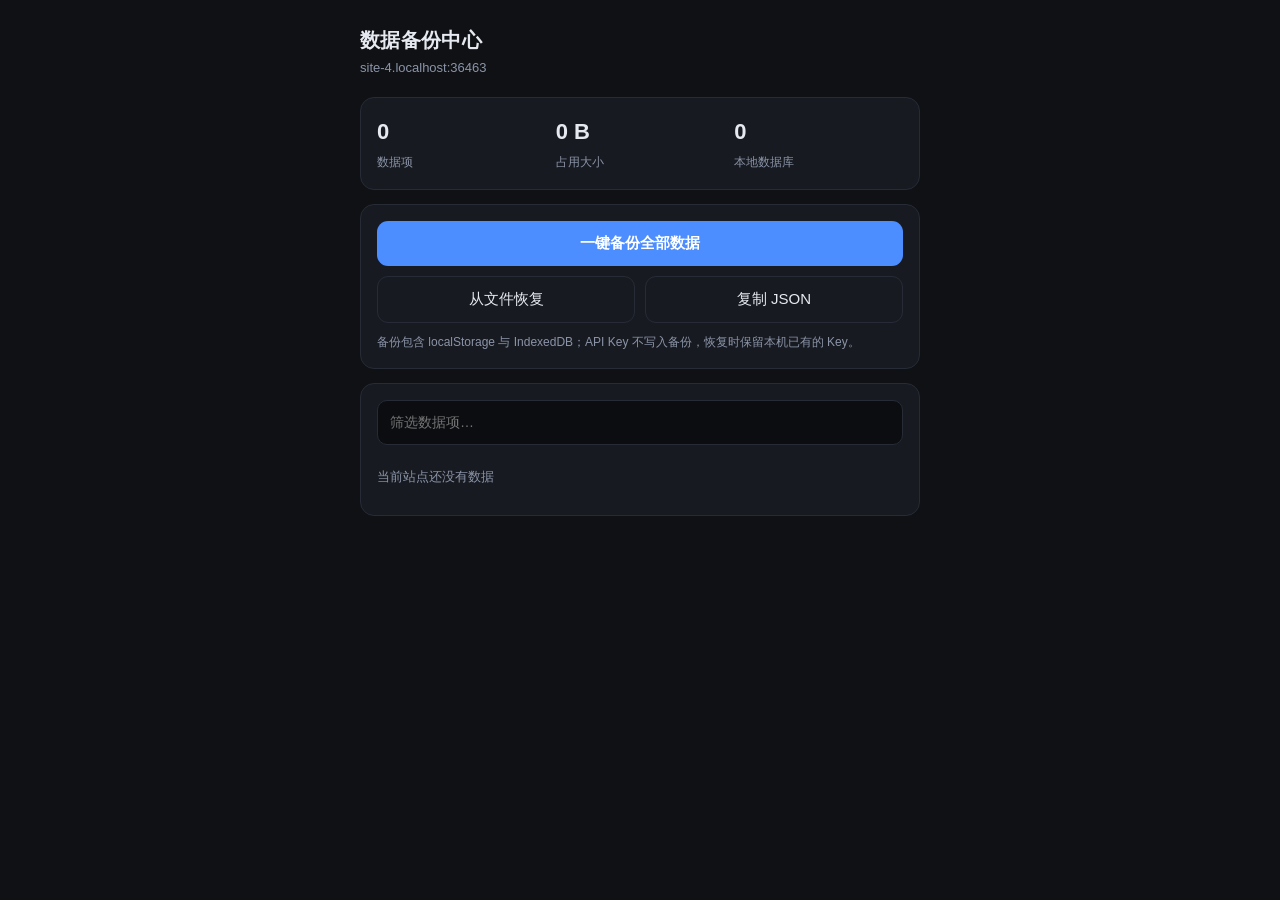
==== backup.html @ 22ee2301 "Add files via upload" ====
<!DOCTYPE html>
<html lang="zh-CN">
<head>
<meta charset="UTF-8">
<meta name="viewport" content="width=device-width, initial-scale=1, viewport-fit=cover">
<title>数据备份中心</title>
<link rel="icon" type="image/png" href="backup-icon.png">
<link rel="apple-touch-icon" href="backup-icon-180.png">
<meta name="apple-mobile-web-app-title" content="备份">
<meta name="theme-color" content="#0d1117">
<style>
  :root {
    --bg: #0f1115;
    --card: #171a21;
    --line: #262b36;
    --text: #e6e9ef;
    --muted: #8b94a7;
    --accent: #4c8dff;
  }
  * { box-sizing: border-box; -webkit-tap-highlight-color: transparent; }
  body {
    margin: 0;
    padding: 20px 16px calc(32px + env(safe-area-inset-bottom));
    background: var(--bg);
    color: var(--text);
    font: 15px/1.6 -apple-system, BlinkMacSystemFont, "SF Pro SC", "PingFang SC", "Microsoft YaHei", sans-serif;
  }
  .wrap { max-width: 560px; margin: 0 auto; }
  h1 { font-size: 20px; margin: 4px 0 2px; letter-spacing: .3px; }
  .sub { color: var(--muted); font-size: 13px; margin-bottom: 18px; }
  .card {
    background: var(--card);
    border: 1px solid var(--line);
    border-radius: 14px;
    padding: 16px;
    margin-bottom: 14px;
  }
  .stats { display: flex; gap: 10px; }
  .stat { flex: 1; min-width: 0; }
  .stat b { display: block; font-size: 22px; font-variant-numeric: tabular-nums; }
  .stat span { color: var(--muted); font-size: 12px; }
  button {
    width: 100%;
    border: 0;
    border-radius: 11px;
    padding: 13px;
    font-size: 15px;
    font-weight: 600;
    font-family: inherit;
    color: #fff;
    background: var(--accent);
    cursor: pointer;
  }
  button:active { opacity: .82; }
  button:disabled { opacity: .5; }
  button.ghost {
    background: transparent;
    border: 1px solid var(--line);
    color: var(--text);
    font-weight: 500;
  }
  .row { display: flex; gap: 10px; margin-top: 10px; }
  .row > * { flex: 1; }
  .hint { color: var(--muted); font-size: 12px; margin: 10px 0 0; }
  input[type="search"] {
    width: 100%;
    padding: 10px 12px;
    border-radius: 10px;
    border: 1px solid var(--line);
    background: #0b0d11;
    color: var(--text);
    font: inherit;
    font-size: 14px;
    margin-bottom: 10px;
  }
  input[type="search"]:focus { outline: none; border-color: var(--accent); }
  ul { list-style: none; margin: 0; padding: 0; }
  li {
    border-top: 1px solid var(--line);
    padding: 11px 0;
    display: flex;
    gap: 12px;
    align-items: baseline;
  }
  li:first-child { border-top: 0; }
  .k {
    font-family: ui-monospace, SFMono-Regular, Menlo, monospace;
    font-size: 13px;
    color: var(--accent);
    word-break: break-all;
    flex: 1;
  }
  .v {
    color: var(--muted);
    font-size: 12px;
    white-space: nowrap;
    font-variant-numeric: tabular-nums;
  }
  .toast {
    position: fixed;
    left: 50%;
    bottom: calc(24px + env(safe-area-inset-bottom));
    transform: translate(-50%, 20px);
    background: #2b3242;
    border: 1px solid var(--line);
    color: var(--text);
    padding: 10px 16px;
    border-radius: 10px;
    font-size: 13px;
    opacity: 0;
    pointer-events: none;
    transition: .22s ease;
    max-width: calc(100% - 32px);
    text-align: center;
  }
  .toast.show { opacity: 1; transform: translate(-50%, 0); }
  .empty { color: var(--muted); font-size: 13px; text-align: center; padding: 12px 0; }
</style>
</head>
<body>
<div class="wrap">
  <h1>数据备份中心</h1>
  <div class="sub" id="origin"></div>

  <div class="card">
    <div class="stats">
      <div class="stat"><b id="count">0</b><span>数据项</span></div>
      <div class="stat"><b id="size">0 B</b><span>占用大小</span></div>
      <div class="stat"><b id="idbCount">–</b><span>本地数据库</span></div>
    </div>
  </div>

  <div class="card">
    <button id="btnBackup">一键备份全部数据</button>
    <div class="row">
      <button class="ghost" id="btnRestore">从文件恢复</button>
      <button class="ghost" id="btnCopy">复制 JSON</button>
    </div>
    <input type="file" id="file" accept="application/json,.json" hidden>
    <p class="hint">备份包含 localStorage 与 IndexedDB；API Key 不写入备份，恢复时保留本机已有的 Key。</p>
  </div>

  <div class="card">
    <input type="search" id="filter" placeholder="筛选数据项…">
    <ul id="list"></ul>
  </div>
</div>

<div class="toast" id="toast"></div>

<script>
(function () {
  var INTERNAL = ['__autoBackupAt', '__lastBackupAt'];
  var IDB_FALLBACK = ['yebian-db'];

  // 备份时剔除的敏感字段：键名 → 字段名
  var REDACT = { 'yebian.settings.v1': ['apiKey'] };
  var REDACTED = ['yebian.settings.v1.apiKey'];

  function redactValue(key, raw) {
    var fields = REDACT[key];
    if (!fields || typeof raw !== 'string') return raw;
    try {
      var obj = JSON.parse(raw);
      fields.forEach(function (f) { delete obj[f]; });
      return JSON.stringify(obj);
    } catch (e) {
      return raw;
    }
  }

  // 恢复时保留本机已有的敏感字段，避免把 API Key 清空
  function mergeSecret(key, incoming) {
    var fields = REDACT[key];
    if (!fields) return incoming;
    var current = localStorage.getItem(key);
    if (!current) return incoming;
    try {
      var oldObj = JSON.parse(current);
      var newObj = JSON.parse(incoming);
      fields.forEach(function (f) {
        if (oldObj[f] !== undefined && oldObj[f] !== '') newObj[f] = oldObj[f];
      });
      return JSON.stringify(newObj);
    } catch (e) {
      return incoming;
    }
  }
  var $ = function (id) { return document.getElementById(id); };
  var toastTimer = null;

  function toast(msg) {
    var el = $('toast');
    el.textContent = msg;
    el.classList.add('show');
    clearTimeout(toastTimer);
    toastTimer = setTimeout(function () { el.classList.remove('show'); }, 2600);
  }

  /* ---------------- localStorage ---------------- */

  function snapshot() {
    var data = {};
    for (var i = 0; i < localStorage.length; i++) {
      var k = localStorage.key(i);
      if (INTERNAL.indexOf(k) !== -1) continue;
      data[k] = redactValue(k, localStorage.getItem(k));
    }
    return data;
  }

  function byteSize(str) {
    return new Blob([str]).size;
  }

  function fmt(bytes) {
    if (bytes < 1024) return bytes + ' B';
    if (bytes < 1024 * 1024) return (bytes / 1024).toFixed(1) + ' KB';
    return (bytes / 1024 / 1024).toFixed(2) + ' MB';
  }

  function stamp() {
    var d = new Date();
    var p = function (n) { return String(n).padStart(2, '0'); };
    return d.getFullYear() + '-' + p(d.getMonth() + 1) + '-' + p(d.getDate()) +
      '-' + p(d.getHours()) + p(d.getMinutes());
  }

  function download(text, filename) {
    var blob = new Blob([text], { type: 'application/json' });
    var url = URL.createObjectURL(blob);
    var a = document.createElement('a');
    a.href = url;
    a.download = filename;
    document.body.appendChild(a);
    a.click();
    setTimeout(function () {
      URL.revokeObjectURL(url);
      a.remove();
    }, 2000);
  }

  /* ---------------- IndexedDB ---------------- */

  function openDb(name, createMeta) {
    return new Promise(function (resolve, reject) {
      var req = indexedDB.open(name);
      req.onupgradeneeded = function () {
        var db = req.result;
        if (!createMeta) return;
        Object.keys(createMeta.stores || {}).forEach(function (s) {
          if (db.objectStoreNames.contains(s)) return;
          var m = createMeta.stores[s];
          var opts = { autoIncrement: !!m.autoIncrement };
          if (m.keyPath) opts.keyPath = m.keyPath;
          db.createObjectStore(s, opts);
        });
      };
      req.onsuccess = function () { resolve(req.result); };
      req.onerror = function () { reject(req.error); };
      req.onblocked = function () { reject(new Error('数据库被其他标签页占用')); };
    });
  }

  function readStore(db, storeName) {
    return new Promise(function (resolve, reject) {
      var t = db.transaction(storeName, 'readonly');
      var os = t.objectStore(storeName);
      var meta = {
        keyPath: os.keyPath,
        autoIncrement: os.autoIncrement,
        records: []
      };
      var req = os.openCursor();
      req.onsuccess = function () {
        var c = req.result;
        if (c) {
          meta.records.push({ k: c.primaryKey, v: c.value });
          c.continue();
        } else {
          resolve(meta);
        }
      };
      req.onerror = function () { reject(req.error); };
    });
  }

  function listDbNames() {
    if (indexedDB.databases) {
      return indexedDB.databases().then(function (list) {
        return (list || []).map(function (d) { return d.name; }).filter(Boolean);
      }).catch(function () { return IDB_FALLBACK; });
    }
    return Promise.resolve(IDB_FALLBACK);
  }

  function dumpIndexedDB() {
    if (!window.indexedDB) return Promise.resolve({});
    return listDbNames().then(function (names) {
      var out = {};
      return names.reduce(function (chain, name) {
        return chain.then(function () {
          return openDb(name).then(function (db) {
            var storeNames = Array.prototype.slice.call(db.objectStoreNames);
            var stores = {};
            return storeNames.reduce(function (inner, s) {
              return inner.then(function () {
                return readStore(db, s).then(function (m) { stores[s] = m; });
              });
            }, Promise.resolve()).then(function () {
              out[name] = { version: db.version, stores: stores };
              db.close();
            });
          }).catch(function () { /* 单个库失败不影响其他库 */ });
        });
      }, Promise.resolve()).then(function () { return out; });
    });
  }

  function writeStore(db, storeName, meta) {
    return new Promise(function (resolve, reject) {
      var t = db.transaction(storeName, 'readwrite');
      var os = t.objectStore(storeName);
      os.clear();
      (meta.records || []).forEach(function (r) {
        if (os.keyPath) os.put(r.v);
        else os.put(r.v, r.k);
      });
      t.oncomplete = function () { resolve(); };
      t.onerror = function () { reject(t.error); };
      t.onabort = function () { reject(t.error); };
    });
  }

  function openForRestore(name, meta) {
    return openDb(name).then(function (db) {
      var missing = Object.keys(meta.stores || {}).filter(function (s) {
        return !db.objectStoreNames.contains(s);
      });
      if (!missing.length) return db;

      var nextVersion = db.version + 1;
      db.close();
      return new Promise(function (resolve, reject) {
        var req = indexedDB.open(name, nextVersion);
        req.onupgradeneeded = function () {
          var d = req.result;
          missing.forEach(function (s) {
            var m = meta.stores[s];
            var opts = { autoIncrement: !!m.autoIncrement };
            if (m.keyPath) opts.keyPath = m.keyPath;
            d.createObjectStore(s, opts);
          });
        };
        req.onsuccess = function () { resolve(req.result); };
        req.onerror = function () { reject(req.error); };
        req.onblocked = function () { reject(new Error('数据库被其他标签页占用')); };
      });
    });
  }

  function restoreIndexedDB(snapshot) {
    var names = Object.keys(snapshot || {});
    return names.reduce(function (chain, name) {
      return chain.then(function () {
        var meta = snapshot[name];
        return openForRestore(name, meta).then(function (db) {
          var stores = Object.keys(meta.stores || {});
          return stores.reduce(function (inner, s) {
            return inner.then(function () { return writeStore(db, s, meta.stores[s]); });
          }, Promise.resolve()).then(function () { db.close(); });
        });
      });
    }, Promise.resolve());
  }

  /* ---------------- 导出与恢复 ---------------- */

  function buildPayload(idb) {
    var data = snapshot();
    return {
      exportedAt: new Date().toISOString(),
      origin: location.origin,
      count: Object.keys(data).length,
      data: data,
      indexedDB: idb || {},
      redacted: REDACTED
    };
  }

  function render() {
    var data = snapshot();
    var keys = Object.keys(data);
    var total = 0;
    var kw = $('filter').value.trim().toLowerCase();
    var list = $('list');
    list.innerHTML = '';

    var shown = 0;
    keys.sort().forEach(function (k) {
      var v = data[k] || '';
      total += byteSize(k) + byteSize(v);
      if (kw && k.toLowerCase().indexOf(kw) === -1) return;
      shown++;
      var li = document.createElement('li');
      var name = document.createElement('span');
      name.className = 'k';
      name.textContent = k;
      var meta = document.createElement('span');
      meta.className = 'v';
      meta.textContent = fmt(byteSize(v));
      li.appendChild(name);
      li.appendChild(meta);
      list.appendChild(li);
    });

    if (!shown) {
      var empty = document.createElement('li');
      empty.className = 'empty';
      empty.textContent = keys.length ? '没有匹配的数据项' : '当前站点还没有数据';
      list.appendChild(empty);
    }

    $('count').textContent = keys.length;
    $('size').textContent = fmt(total);
    $('origin').textContent = location.host;
  }

  function refreshIdbCount() {
    if (!window.indexedDB) { $('idbCount').textContent = '0'; return; }
    listDbNames().then(function (names) {
      $('idbCount').textContent = names.length;
    }).catch(function () { $('idbCount').textContent = '?'; });
  }

  $('btnBackup').addEventListener('click', function () {
    var btn = $('btnBackup');
    btn.disabled = true;
    toast('正在读取数据…');
    dumpIndexedDB().then(function (idb) {
      var payload = buildPayload(idb);
      if (!payload.count && !Object.keys(idb).length) return toast('当前没有可备份的数据');
      var text = JSON.stringify(payload, null, 2);
      download(text, 'all-backup-' + stamp() + '.json');
      toast('已导出 ' + payload.count + ' 项，' + fmt(byteSize(text)));
    }).catch(function (e) {
      toast('备份失败：' + (e && e.message ? e.message : e));
    }).then(function () {
      btn.disabled = false;
    });
  });

  $('btnCopy').addEventListener('click', function () {
    dumpIndexedDB().then(function (idb) {
      var payload = buildPayload(idb);
      if (!payload.count && !Object.keys(idb).length) return toast('当前没有可备份的数据');
      var text = JSON.stringify(payload, null, 2);
      if (!navigator.clipboard) return toast('此浏览器不支持复制，请用备份按钮');
      return navigator.clipboard.writeText(text).then(function () {
        toast('已复制 ' + fmt(byteSize(text)) + ' 的数据');
      }).catch(function () {
        toast('复制失败，请改用备份按钮');
      });
    });
  });

  $('btnRestore').addEventListener('click', function () { $('file').click(); });

  $('file').addEventListener('change', function (e) {
    var file = e.target.files && e.target.files[0];
    e.target.value = '';
    if (!file) return;

    file.text().then(function (text) {
      var obj;
      try { obj = JSON.parse(text); } catch (err) { return toast('文件不是合法的 JSON'); }

      var data = obj && obj.data && typeof obj.data === 'object' && !Array.isArray(obj.data)
        ? obj.data : obj;
      if (!data || typeof data !== 'object' || Array.isArray(data)) return toast('无法识别的备份格式');

      var keys = Object.keys(data);
      var dbs = obj && obj.indexedDB ? Object.keys(obj.indexedDB) : [];
      if (!keys.length && !dbs.length) return toast('备份里没有数据');

      var when = obj.exportedAt ? new Date(obj.exportedAt).toLocaleString() : '未知时间';
      var ok = confirm(
        '将写入 ' + keys.length + ' 个数据项' +
        (dbs.length ? '、覆盖 ' + dbs.length + ' 个数据库' : '') +
        '。\n\n来源站点：' + (obj.origin || '未知') +
        '\n备份时间：' + when + '\n\n确定恢复？'
      );
      if (!ok) return;

      try {
        keys.forEach(function (k) { localStorage.setItem(k, mergeSecret(k, data[k])); });
      } catch (err) {
        return toast('写入 localStorage 失败：' + err.message);
      }

      restoreIndexedDB(obj.indexedDB || {}).then(function () {
        render();
        refreshIdbCount();
        toast('已恢复 ' + keys.length + ' 项，刷新页面后生效');
      }).catch(function (e) {
        render();
        toast('部分数据库恢复失败：' + (e && e.message ? e.message : e));
      });
    });
  });

  $('filter').addEventListener('input', render);

  render();
  refreshIdbCount();
})();
</script>
</body>
</html>
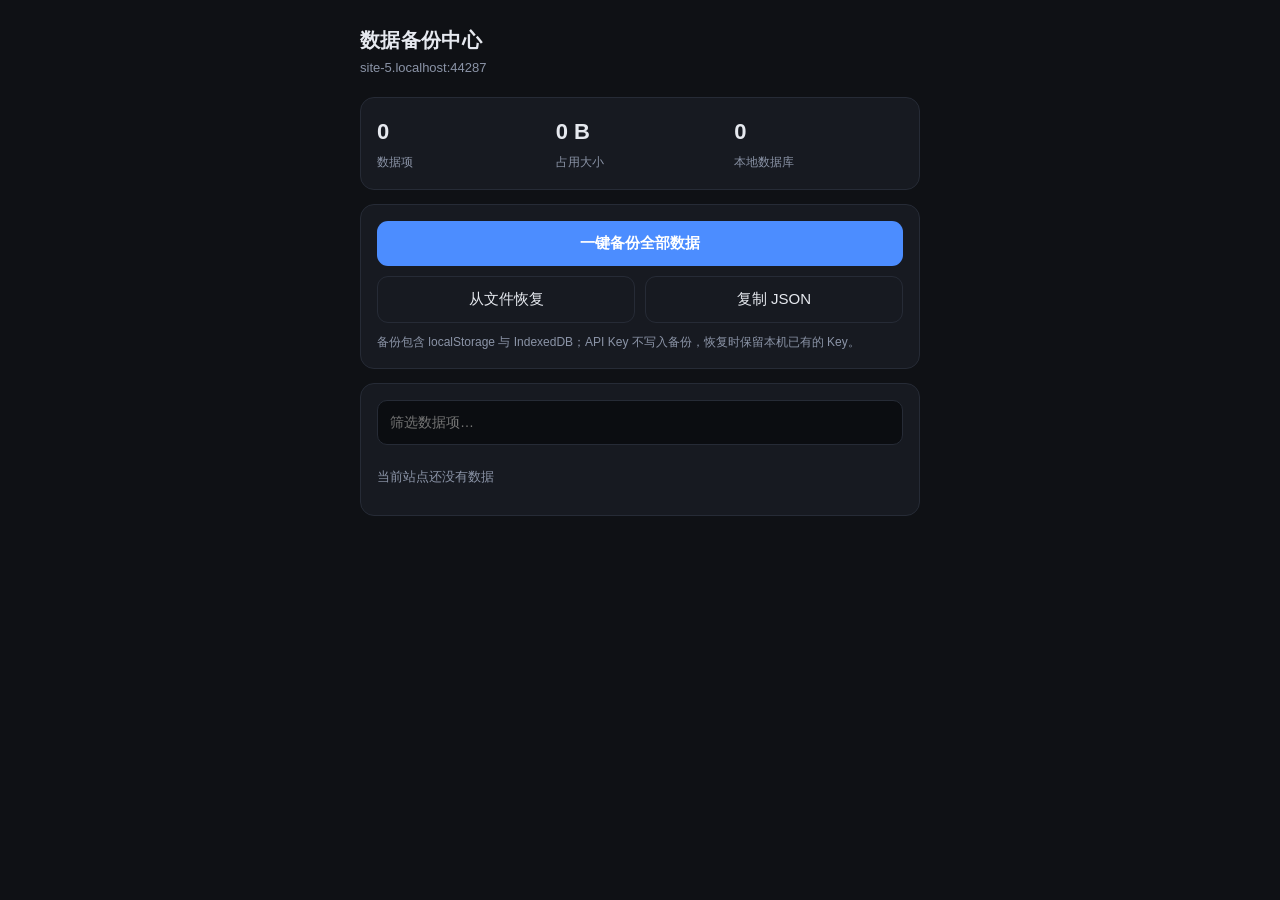
==== commit 38fc04e8: "Update backup.html" ====
--- a/backup.html
+++ b/backup.html
@@ -4,8 +4,8 @@
 <meta charset="UTF-8">
 <meta name="viewport" content="width=device-width, initial-scale=1, viewport-fit=cover">
 <title>数据备份中心</title>
-<link rel="icon" type="image/png" href="backup-icon.png">
-<link rel="apple-touch-icon" href="backup-icon-180.png">
+<link rel="icon" type="image/png" href="icons/backup-icon.png">
+<link rel="apple-touch-icon" href="icons/backup-icon-180.png">
 <meta name="apple-mobile-web-app-title" content="备份">
 <meta name="theme-color" content="#0d1117">
 <style>
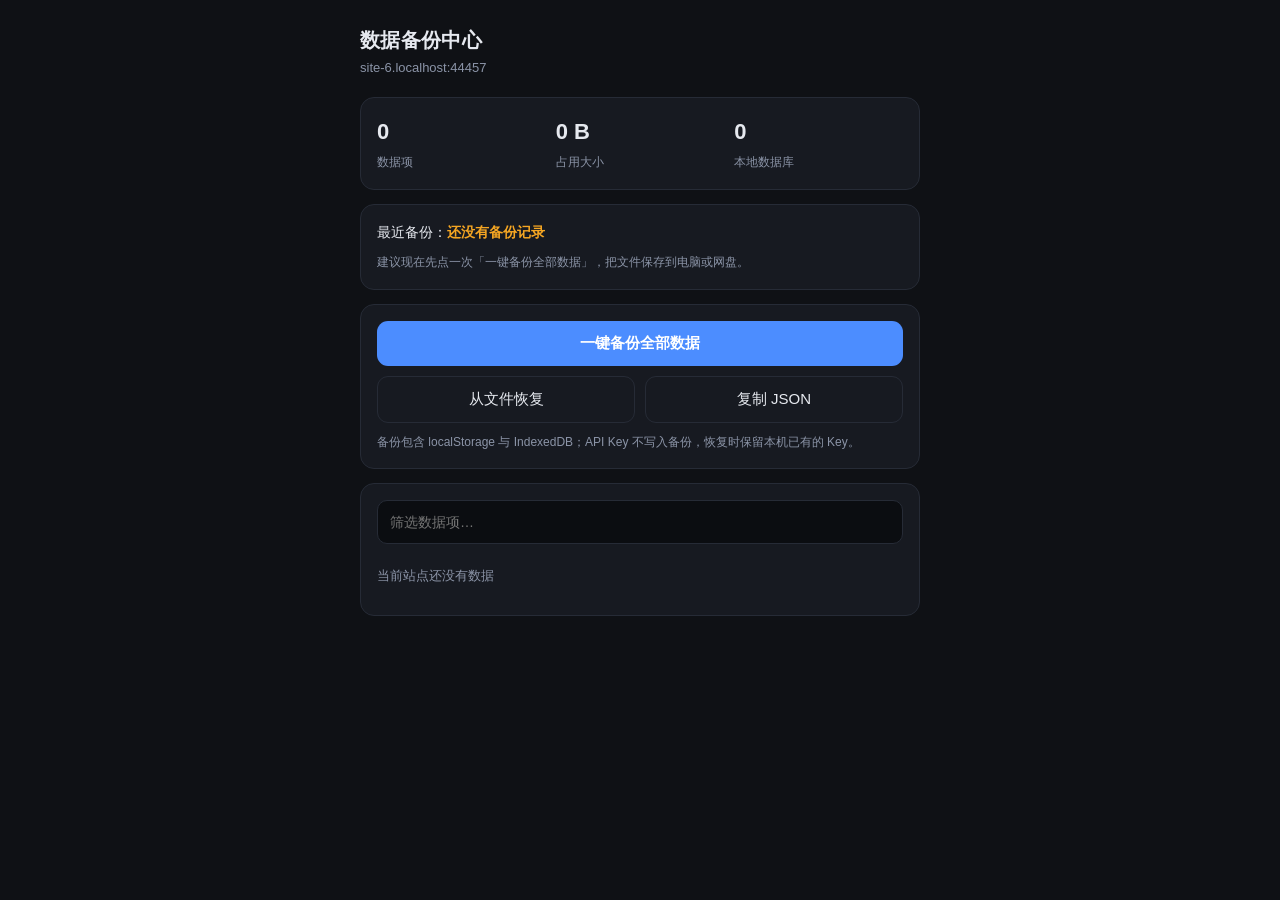
==== commit 0ef62c05: "Add files via upload" ====
--- a/backup.html
+++ b/backup.html
@@ -115,6 +115,9 @@
   }
   .toast.show { opacity: 1; transform: translate(-50%, 0); }
   .empty { color: var(--muted); font-size: 13px; text-align: center; padding: 12px 0; }
+  .last { font-size: 14px; }
+  .last b { font-variant-numeric: tabular-nums; }
+  .last .warn { color: #f5a623; }
 </style>
 </head>
 <body>
@@ -128,6 +131,11 @@
       <div class="stat"><b id="size">0 B</b><span>占用大小</span></div>
       <div class="stat"><b id="idbCount">–</b><span>本地数据库</span></div>
     </div>
+  </div>
+
+  <div class="card">
+    <div class="last">最近备份：<b id="lastTime">还没有备份记录</b></div>
+    <p class="hint" id="lastHint">建议每周备份一次，并把文件保存到电脑或网盘。</p>
   </div>
 
   <div class="card">
@@ -433,6 +441,30 @@
     }).catch(function () { $('idbCount').textContent = '?'; });
   }
 
+  function renderStatus() {
+    var lastManual = Number(localStorage.getItem('__lastBackupAt')) || 0;
+    var lastAuto = Number(localStorage.getItem('__autoBackupAt')) || 0;
+    var last = Math.max(lastManual, lastAuto);
+    var timeEl = $('lastTime');
+    var hintEl = $('lastHint');
+    if (!last) {
+      timeEl.textContent = '还没有备份记录';
+      timeEl.className = 'warn';
+      hintEl.textContent = '建议现在先点一次「一键备份全部数据」，把文件保存到电脑或网盘。';
+      return;
+    }
+    var days = Math.floor((Date.now() - last) / 86400000);
+    var d = new Date(last);
+    var p = function (n) { return String(n).padStart(2, '0'); };
+    var label = d.getFullYear() + '-' + p(d.getMonth() + 1) + '-' + p(d.getDate()) +
+      ' ' + p(d.getHours()) + ':' + p(d.getMinutes());
+    timeEl.textContent = label + (days <= 0 ? '（今天）' : '（' + days + ' 天前）');
+    timeEl.className = days > 7 ? 'warn' : '';
+    hintEl.textContent = days > 7
+      ? '已超过 7 天没有备份，建议现在补一次，避免换机或清理浏览器数据时丢失。'
+      : '建议每周备份一次，并把文件保存到电脑或网盘。';
+  }
+
   $('btnBackup').addEventListener('click', function () {
     var btn = $('btnBackup');
     btn.disabled = true;
@@ -442,6 +474,8 @@
       if (!payload.count && !Object.keys(idb).length) return toast('当前没有可备份的数据');
       var text = JSON.stringify(payload, null, 2);
       download(text, 'all-backup-' + stamp() + '.json');
+      try { localStorage.setItem('__lastBackupAt', String(Date.now())); } catch (e) {}
+      renderStatus();
       toast('已导出 ' + payload.count + ' 项，' + fmt(byteSize(text)));
     }).catch(function (e) {
       toast('备份失败：' + (e && e.message ? e.message : e));
@@ -513,6 +547,7 @@
 
   render();
   refreshIdbCount();
+  renderStatus();
 })();
 </script>
 </body>
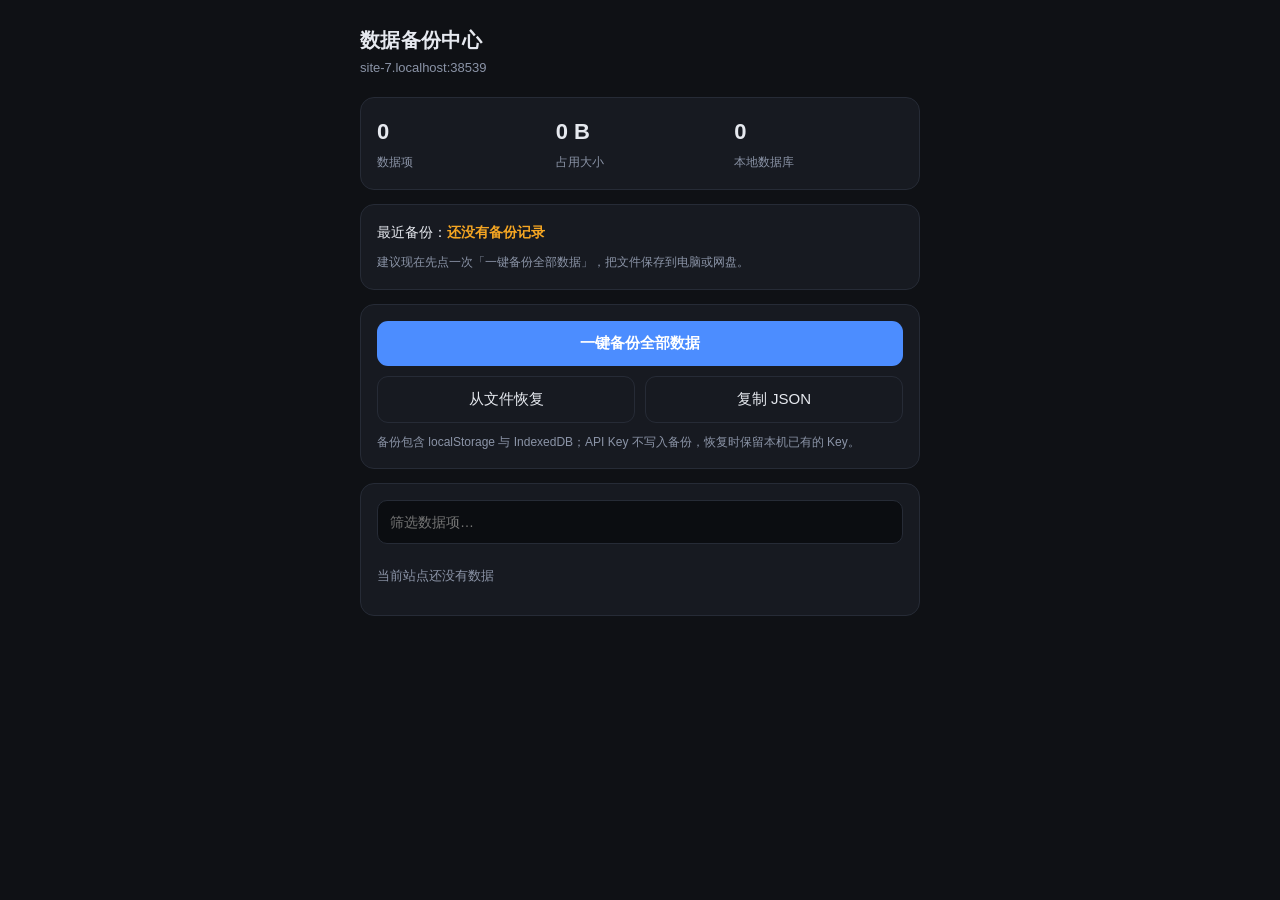
==== commit f1ae6d2c: "Add files via upload" ====
--- a/backup.html
+++ b/backup.html
@@ -162,8 +162,8 @@
   var IDB_FALLBACK = ['yebian-db'];
 
   // 备份时剔除的敏感字段：键名 → 字段名
-  var REDACT = { 'yebian.settings.v1': ['apiKey'] };
-  var REDACTED = ['yebian.settings.v1.apiKey'];
+  var REDACT = { 'yebian.settings.v1': ['apiKey'], 'ai.settings.v1': ['apiKey'] };
+  var REDACTED = ['yebian.settings.v1.apiKey', 'ai.settings.v1.apiKey'];
 
   function redactValue(key, raw) {
     var fields = REDACT[key];
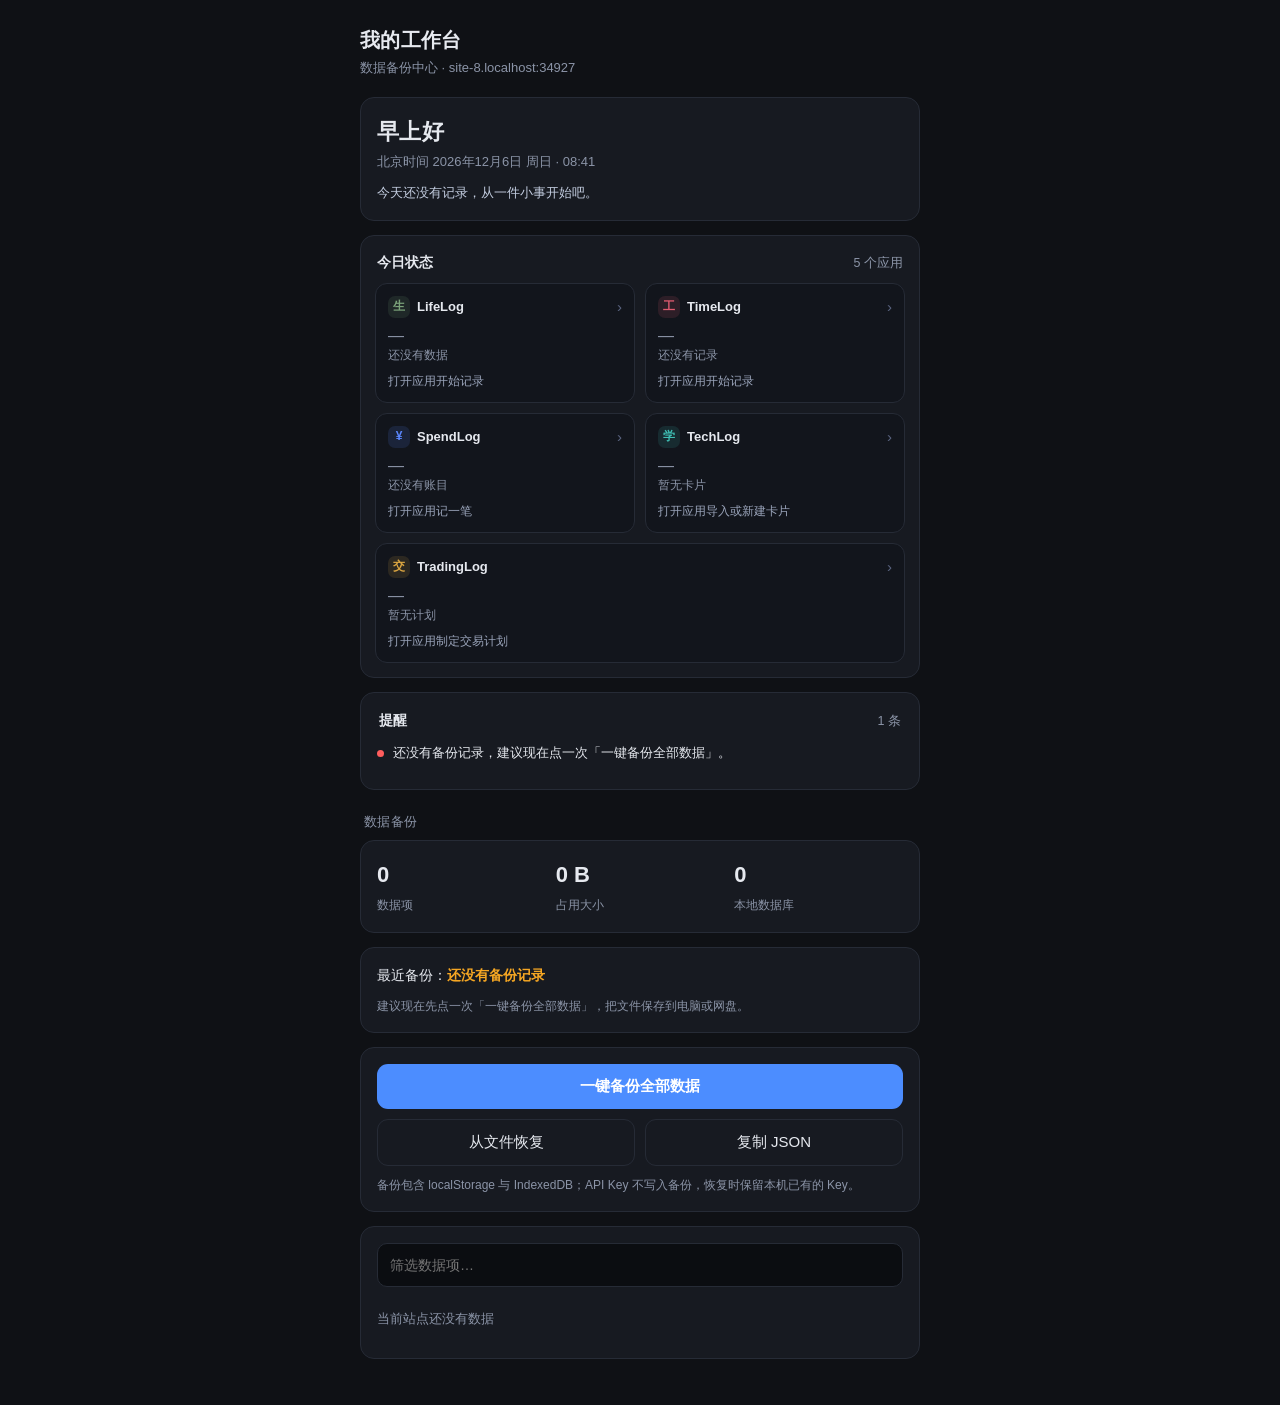
==== commit 65d92534: "Add files via upload" ====
--- a/backup.html
+++ b/backup.html
@@ -3,10 +3,10 @@
 <head>
 <meta charset="UTF-8">
 <meta name="viewport" content="width=device-width, initial-scale=1, viewport-fit=cover">
-<title>数据备份中心</title>
+<title>我的工作台</title>
 <link rel="icon" type="image/png" href="icons/backup-icon.png">
 <link rel="apple-touch-icon" href="icons/backup-icon-180.png">
-<meta name="apple-mobile-web-app-title" content="备份">
+<meta name="apple-mobile-web-app-title" content="工作台">
 <meta name="theme-color" content="#0d1117">
 <style>
   :root {
@@ -118,12 +118,96 @@
   .last { font-size: 14px; }
   .last b { font-variant-numeric: tabular-nums; }
   .last .warn { color: #f5a623; }
+
+  /* ---------- 今日工作台 ---------- */
+  .hello { font-size: 22px; font-weight: 700; letter-spacing: .3px; }
+  .dateline { color: var(--muted); font-size: 13px; margin-top: 3px; font-variant-numeric: tabular-nums; }
+  .herohint { margin-top: 10px; font-size: 13px; color: #c3cde0; }
+  .herohint b { color: var(--accent); font-variant-numeric: tabular-nums; }
+  .apps { padding: 15px 14px 14px; }
+  .cardhead {
+    display: flex; align-items: baseline; justify-content: space-between;
+    gap: 10px; font-size: 12.5px; color: var(--muted); margin: 0 2px 10px;
+  }
+  .cardhead b { font-size: 14px; color: var(--text); font-weight: 600; }
+  .appgrid { display: grid; grid-template-columns: 1fr 1fr; gap: 10px; }
+  .app {
+    display: block;
+    min-width: 0;
+    text-decoration: none;
+    color: inherit;
+    background: #12151c;
+    border: 1px solid var(--line);
+    border-radius: 12px;
+    padding: 12px 12px 11px;
+    transition: border-color .18s ease, transform .12s ease;
+  }
+  .app:active { transform: scale(.985); border-color: #39415a; }
+  .app.wide { grid-column: 1 / -1; }
+  .app .top { display: flex; align-items: center; gap: 7px; }
+  .app .ico {
+    width: 22px; height: 22px; border-radius: 7px; flex: 0 0 22px;
+    display: flex; align-items: center; justify-content: center;
+    font-size: 12px; font-weight: 700;
+  }
+  .app .an {
+    flex: 1; min-width: 0; font-size: 13px; font-weight: 600;
+    white-space: nowrap; overflow: hidden; text-overflow: ellipsis;
+  }
+  .app .go { color: #5a6480; font-size: 15px; line-height: 1; }
+  .app .av {
+    margin-top: 9px; font-size: clamp(19px, 5.6vw, 23px); font-weight: 700;
+    line-height: 1.15; font-variant-numeric: tabular-nums;
+    white-space: nowrap; overflow: hidden; text-overflow: ellipsis;
+  }
+  .app .av.muted { color: var(--muted); font-size: 16px; font-weight: 500; }
+  .app .ac { color: var(--muted); font-size: 11.5px; margin-top: 1px; }
+  .app .ad {
+    color: #9aa4ba; font-size: 12px; margin-top: 7px;
+    white-space: nowrap; overflow: hidden; text-overflow: ellipsis;
+  }
+  .app.warn { border-color: #4a3d24; }
+  .app.warn .av { color: #f0b95a; }
+  .app.bad { border-color: #5a2a2e; }
+  .app.bad .an, .app.bad .av { color: #ff8b8b; }
+  .ritem {
+    display: flex; gap: 9px; align-items: flex-start;
+    padding: 9px 0; border-top: 1px solid var(--line); font-size: 13px;
+  }
+  .ritem:first-child { border-top: 0; padding-top: 2px; }
+  .ritem .dot {
+    flex: 0 0 7px; width: 7px; height: 7px; border-radius: 50%;
+    margin-top: 7px; background: var(--accent); display: block;
+  }
+  .ritem.warn .dot { background: #f5a623; }
+  .ritem.danger .dot { background: #ff5d5d; }
+  .ritem span { flex: 1; min-width: 0; }
+  .ritem a { flex: 0 0 auto; color: var(--accent); text-decoration: none; font-size: 12.5px; }
+  .sechead { font-size: 12.5px; color: var(--muted); margin: 22px 4px 8px; font-weight: 500; letter-spacing: .4px; }
 </style>
 </head>
 <body>
 <div class="wrap">
-  <h1>数据备份中心</h1>
+  <h1>我的工作台</h1>
   <div class="sub" id="origin"></div>
+
+  <div class="card">
+    <div class="hello" id="hello">你好</div>
+    <div class="dateline" id="dateline">北京时间</div>
+    <div class="herohint" id="heroHint"></div>
+  </div>
+
+  <div class="card apps">
+    <div class="cardhead"><b>今日状态</b><span id="appsHint"></span></div>
+    <div class="appgrid" id="appGrid"></div>
+  </div>
+
+  <div class="card">
+    <div class="cardhead"><b>提醒</b><span id="reminderHint"></span></div>
+    <ul id="reminderList"></ul>
+  </div>
+
+  <h2 class="sechead">数据备份</h2>
 
   <div class="card">
     <div class="stats">
@@ -197,6 +281,89 @@
   var $ = function (id) { return document.getElementById(id); };
   var toastTimer = null;
 
+  /* ---------------- 北京时间工具 ---------------- */
+  // 页面上的日期与时间一律按北京时间显示，不受设备时区影响
+  var TZ = 'Asia/Shanghai';
+
+  function pad2(n) { return String(n).padStart(2, '0'); }
+
+  function bjParts(date) {
+    var d = date instanceof Date ? date : new Date(date || Date.now());
+    try {
+      var parts = new Intl.DateTimeFormat('en-GB', {
+        timeZone: TZ, year: 'numeric', month: '2-digit', day: '2-digit',
+        hour: '2-digit', minute: '2-digit', hourCycle: 'h23'
+      }).formatToParts(d);
+      var get = function (t) {
+        var hit = parts.find(function (x) { return x.type === t; });
+        return hit ? hit.value : '';
+      };
+      return { y: get('year'), m: get('month'), d: get('day'), h: Number(get('hour')) || 0, min: get('minute') };
+    } catch (e) {
+      return { y: String(d.getFullYear()), m: pad2(d.getMonth() + 1), d: pad2(d.getDate()), h: d.getHours(), min: pad2(d.getMinutes()) };
+    }
+  }
+
+  function bjToday() { var p = bjParts(); return p.y + '-' + p.m + '-' + p.d; }
+  function bjDateStr(ts) { var p = bjParts(ts); return p.y + '-' + p.m + '-' + p.d; }
+  function bjFull(ts) {
+    var p = bjParts(ts);
+    return p.y + '-' + p.m + '-' + p.d + ' ' + pad2(p.h) + ':' + p.min;
+  }
+
+  function dayDiff(from, to) {
+    if (!from || !to) return 0;
+    var a = Date.parse(from + 'T00:00:00Z');
+    var b = Date.parse(to + 'T00:00:00Z');
+    if (isNaN(a) || isNaN(b)) return 0;
+    return Math.round((b - a) / 86400000);
+  }
+
+  var CN_WEEK = ['周日', '周一', '周二', '周三', '周四', '周五', '周六'];
+  function weekdayCN(dateStr) {
+    var p = String(dateStr).split('-').map(Number);
+    var d = new Date(p[0], p[1] - 1, p[2], 12);
+    return CN_WEEK[d.getDay()] || '';
+  }
+
+  function shortDate(dateStr) { return String(dateStr || '').slice(5); }
+
+  function money(cents) {
+    var v = Math.round(Number(cents) || 0) / 100;
+    var s = v.toFixed(2).replace(/\.00$/, '');
+    var parts = s.split('.');
+    parts[0] = parts[0].replace(/\B(?=(\d{3})+(?!\d))/g, ',');
+    return parts.join('.');
+  }
+
+  function greeting(hour) {
+    if (hour < 5) return '夜深了';
+    if (hour < 9) return '早上好';
+    if (hour < 12) return '上午好';
+    if (hour < 14) return '中午好';
+    if (hour < 18) return '下午好';
+    return '晚上好';
+  }
+
+  function appUrl(name) {
+    try { return new URL('../' + name + '/', location.href).href; }
+    catch (e) { return '../' + name + '/'; }
+  }
+
+  function getNum(key) {
+    try { return Number(localStorage.getItem(key)) || 0; } catch (e) { return 0; }
+  }
+
+  // 只读解析，解析失败不会写入任何数据
+  function readJSON(key) {
+    var raw;
+    try { raw = localStorage.getItem(key); }
+    catch (e) { return { ok: false, empty: false, value: null }; }
+    if (raw === null || raw === undefined) return { ok: true, empty: true, value: null };
+    try { return { ok: true, empty: false, value: JSON.parse(raw) }; }
+    catch (e) { return { ok: false, empty: false, value: null }; }
+  }
+
   function toast(msg) {
     var el = $('toast');
     el.textContent = msg;
@@ -228,10 +395,8 @@
   }
 
   function stamp() {
-    var d = new Date();
-    var p = function (n) { return String(n).padStart(2, '0'); };
-    return d.getFullYear() + '-' + p(d.getMonth() + 1) + '-' + p(d.getDate()) +
-      '-' + p(d.getHours()) + p(d.getMinutes());
+    var p = bjParts();
+    return p.y + '-' + p.m + '-' + p.d + '-' + pad2(p.h) + p.min;
   }
 
   function download(text, filename) {
@@ -431,7 +596,7 @@
 
     $('count').textContent = keys.length;
     $('size').textContent = fmt(total);
-    $('origin').textContent = location.host;
+    $('origin').textContent = '数据备份中心 · ' + location.host;
   }
 
   function refreshIdbCount() {
@@ -441,10 +606,380 @@
     }).catch(function () { $('idbCount').textContent = '?'; });
   }
 
+  /* ---------------- 今日工作台（只读汇总） ---------------- */
+
+  function baseCard(app, name, short, color) {
+    return {
+      app: app, name: name, short: short, color: color, url: appUrl(app),
+      value: '—', cap: '', detail: '', tone: '', active: false
+    };
+  }
+
+  function lifeStatus(today, hour) {
+    var card = baseCard('LifeLog', 'LifeLog', '生', '#7BA37A');
+    var out = { card: card, reminders: [] };
+    var r = readJSON('lifelog.v1');
+    if (!r.ok) {
+      card.tone = 'bad'; card.cap = '数据读取异常'; card.detail = '先到下方备份恢复';
+      out.reminders.push({ tone: 'danger', text: 'LifeLog 数据读取异常，先不要在该应用里保存，请用下方备份恢复。', app: 'LifeLog' });
+      return out;
+    }
+    var state = r.value;
+    if (!state) { card.cap = '还没有数据'; card.detail = '打开应用开始记录'; return out; }
+    if (!Array.isArray(state.entries) || !Array.isArray(state.programs)) {
+      card.tone = 'bad'; card.cap = '数据结构异常'; card.detail = '先到下方备份恢复';
+      out.reminders.push({ tone: 'danger', text: 'LifeLog 数据结构异常，先不要在该应用里保存，请用下方备份恢复。', app: 'LifeLog' });
+      return out;
+    }
+    var archived = {};
+    state.programs.forEach(function (p) { if (p && p.archived) archived[p.id] = 1; });
+
+    var onDay = state.entries.filter(function (e) {
+      return e && e.date === today && !archived[e.programId];
+    });
+    var all = [];
+    onDay.forEach(function (e) {
+      (e.deliverables || []).forEach(function (d) { if (d) all.push(d); });
+    });
+    var recorded = all.filter(function (d) { return typeof d.completion === 'number'; }).length;
+    var done = all.filter(function (d) { return typeof d.completion === 'number' && d.completion >= 1; }).length;
+
+    var recent = null;
+    state.entries.forEach(function (e) {
+      if (!e || !e.date || e.date > today || archived[e.programId]) return;
+      var rated = (e.deliverables || []).filter(function (d) { return d && typeof d.completion === 'number'; });
+      if (!rated.length) return;
+      if (!recent || e.date > recent.date) recent = e;
+    });
+    var recentName = '';
+    if (recent) {
+      var program = state.programs.find(function (p) { return p.id === recent.programId; });
+      recentName = program ? program.name : '';
+    }
+
+    if (!all.length) {
+      card.cap = '今日无计划';
+      card.detail = recent ? '最近 ' + shortDate(recent.date) + ' · ' + recentName : '还没有训练记录';
+    } else {
+      card.value = recorded + '/' + all.length;
+      card.cap = '今日交付物';
+      card.detail = '已完成 ' + done + ' 项' +
+        (recent && recent.date !== today ? ' · 最近 ' + shortDate(recent.date) : '');
+      card.active = recorded > 0;
+      if (!recorded) card.tone = 'warn';
+      if (hour >= 20 && !recorded) {
+        out.reminders.push({ tone: 'warn', text: 'LifeLog 今天有 ' + all.length + ' 个交付物，还没有记录完成情况。', app: 'LifeLog' });
+      }
+    }
+    return out;
+  }
+
+  function timeStatus(today, hour) {
+    var card = baseCard('TimeLog', 'TimeLog', '工', '#E05B70');
+    var out = { card: card, reminders: [] };
+    var r = readJSON('worklog_logs');
+    if (!r.ok) {
+      card.tone = 'bad'; card.cap = '数据读取异常'; card.detail = '先到下方备份恢复';
+      out.reminders.push({ tone: 'danger', text: 'TimeLog 数据读取异常，先不要在该应用里保存，请用下方备份恢复。', app: 'TimeLog' });
+      return out;
+    }
+    if (!r.value) { card.cap = '还没有记录'; card.detail = '打开应用开始记录'; return out; }
+    if (!Array.isArray(r.value)) {
+      card.tone = 'bad'; card.cap = '数据结构异常'; card.detail = '先到下方备份恢复';
+      out.reminders.push({ tone: 'danger', text: 'TimeLog 数据结构异常，先不要在该应用里保存，请用下方备份恢复。', app: 'TimeLog' });
+      return out;
+    }
+    var logs = r.value;
+    var done = logs.filter(function (l) { return l && l.date === today && l.status === 'done'; });
+    var plans = logs.filter(function (l) { return l && l.date === today && l.status === 'plan'; });
+    var hours = done.reduce(function (sum, l) { return sum + (Number(l.duration) || 0); }, 0);
+
+    var recent = null;
+    logs.forEach(function (l) {
+      if (!l || !l.date || l.date > today || l.status !== 'done') return;
+      if (!recent || l.date > recent.date ||
+        (l.date === recent.date && (Number(l.createdAt) || 0) > (Number(recent.createdAt) || 0))) {
+        recent = l;
+      }
+    });
+
+    if (!done.length && !plans.length) {
+      card.cap = '今日无记录';
+      card.detail = recent ? '最近 ' + shortDate(recent.date) + ' · ' + String(recent.task || '') : '还没有工作记录';
+    } else {
+      card.value = done.length ? hours + 'h' : '—';
+      card.cap = done.length ? '今日 ' + done.length + ' 条记录' : '今天还没记录工时';
+      card.detail = (plans.length ? plans.length + ' 项计划待完成' : '今日计划已全部完成') +
+        (recent && recent.date !== today ? ' · 最近 ' + shortDate(recent.date) : '');
+      card.active = done.length > 0;
+      if (!done.length || (hour >= 21 && plans.length)) card.tone = 'warn';
+      if (hour >= 21 && plans.length) {
+        out.reminders.push({ tone: 'warn', text: 'TimeLog 还有 ' + plans.length + ' 项今天的计划没有标记完成。', app: 'TimeLog' });
+      }
+    }
+    return out;
+  }
+
+  function spendStatus(today, hour) {
+    var card = baseCard('SpendLog', 'SpendLog', '¥', '#5B87FF');
+    var out = { card: card, reminders: [] };
+    var r = readJSON('suishou_jizhang_v1');
+    if (!r.ok) {
+      card.tone = 'bad'; card.cap = '数据读取异常'; card.detail = '先到下方备份恢复';
+      out.reminders.push({ tone: 'danger', text: 'SpendLog 数据读取异常，先不要在该应用里保存，请用下方备份恢复。', app: 'SpendLog' });
+      return out;
+    }
+    var recs = r.value && Array.isArray(r.value.records) ? r.value.records : [];
+    if (!recs.length) { card.cap = '还没有账目'; card.detail = '打开应用记一笔'; return out; }
+
+    var month = today.slice(0, 7);
+    var todayRecs = [];
+    var todaySum = 0;
+    var monthSum = 0;
+    var recent = null;
+    recs.forEach(function (x) {
+      if (!x || !x.date || x.date > today) return;
+      if (String(x.date).slice(0, 7) === month) monthSum += Number(x.amount) || 0;
+      if (x.date === today) { todayRecs.push(x); todaySum += Number(x.amount) || 0; }
+      if (!recent || x.date > recent.date ||
+        (x.date === recent.date && (Number(x.createdAt) || 0) > (Number(recent.createdAt) || 0))) {
+        recent = x;
+      }
+    });
+
+    card.value = todayRecs.length ? '¥' + money(todaySum) : '—';
+    card.cap = todayRecs.length ? '今日 ' + todayRecs.length + ' 笔' : '今天还没记账';
+    card.detail = '本月 ¥' + money(monthSum) + (recent ? ' · 最近 ' + shortDate(recent.date) : '');
+    card.active = todayRecs.length > 0;
+    if (!todayRecs.length && hour >= 21) {
+      card.tone = 'warn';
+      out.reminders.push({ tone: 'warn', text: 'SpendLog 今天还没有记账，别忘了补一笔。', app: 'SpendLog' });
+    }
+    return out;
+  }
+
+  function techStatus(today) {
+    var card = baseCard('TechLog', 'TechLog', '学', '#3FBFB4');
+    var out = { card: card, reminders: [] };
+    var r = readJSON('faa_srs_cards');
+    if (!r.ok) {
+      card.tone = 'bad'; card.cap = '数据读取异常'; card.detail = '先到下方备份恢复';
+      out.reminders.push({ tone: 'danger', text: 'TechLog 数据读取异常，先不要在该应用里保存，请用下方备份恢复。', app: 'TechLog' });
+      return out;
+    }
+    if (!r.value) { card.cap = '暂无卡片'; card.detail = '打开应用导入或新建卡片'; return out; }
+    if (!Array.isArray(r.value)) {
+      card.tone = 'bad'; card.cap = '数据结构异常'; card.detail = '先到下方备份恢复';
+      out.reminders.push({ tone: 'danger', text: 'TechLog 数据结构异常，先不要在该应用里保存，请用下方备份恢复。', app: 'TechLog' });
+      return out;
+    }
+    var cards = r.value;
+    if (!cards.length) { card.cap = '暂无卡片'; card.detail = '打开应用导入或新建卡片'; return out; }
+
+    var due = 0;
+    var reviewedToday = 0;
+    var lastDate = '';
+    cards.forEach(function (c) {
+      if (!c) return;
+      if (c.due && c.due <= today) due += 1;
+      if (c.lastReviewed && c.lastReviewed <= today && c.lastReviewed > lastDate) lastDate = c.lastReviewed;
+      var log = Array.isArray(c.reviewLog) ? c.reviewLog : [];
+      log.forEach(function (x) {
+        if (!x || !x.date || x.date > today) return;
+        if (x.date === today) reviewedToday += 1;
+        if (x.date > lastDate) lastDate = x.date;
+      });
+    });
+
+    card.value = String(due);
+    card.cap = '今日到期卡片';
+    card.detail = '共 ' + cards.length + ' 张' +
+      (reviewedToday ? ' · 今日复习 ' + reviewedToday + ' 次' : (lastDate ? ' · 最近 ' + shortDate(lastDate) : ''));
+    card.active = reviewedToday > 0;
+    if (due > 0) {
+      card.tone = 'warn';
+      out.reminders.push({ tone: 'info', text: 'TechLog 有 ' + due + ' 张卡片今天到期。', app: 'TechLog' });
+    }
+    return out;
+  }
+
+  function tradeStatus(today) {
+    var card = baseCard('TradingLog', 'TradingLog', '交', '#D9A441');
+    var out = { card: card, reminders: [] };
+    var r = readJSON('shouze.trading.journal.v1');
+    if (!r.ok) {
+      card.tone = 'bad'; card.cap = '数据读取异常'; card.detail = '先到下方备份恢复';
+      out.reminders.push({ tone: 'danger', text: 'TradingLog 数据读取异常，先不要在该应用里保存，请用下方备份恢复。', app: 'TradingLog' });
+      return out;
+    }
+    var plans = r.value && Array.isArray(r.value.plans) ? r.value.plans : [];
+    if (!plans.length) { card.cap = '暂无计划'; card.detail = '打开应用制定交易计划'; return out; }
+
+    var plannedCount = 0;
+    var latest = null;
+    var oldest = null;
+    plans.forEach(function (p) {
+      if (!p) return;
+      var ts = Date.parse(p.createdAt);
+      if (isNaN(ts)) ts = 0;
+      if (!latest || ts > latest.ts) latest = { ts: ts, plan: p };
+      if (p.status === 'planned') {
+        plannedCount += 1;
+        if (!oldest || ts < oldest.ts) oldest = { ts: ts, plan: p };
+      }
+    });
+
+    card.value = String(plannedCount);
+    card.cap = '待执行计划';
+    card.detail = latest ? '最近 ' + shortDate(bjDateStr(latest.ts)) + ' · ' + String(latest.plan.symbol || '') : '';
+    card.active = Boolean(latest && bjDateStr(latest.ts) === today);
+    if (oldest) {
+      var age = dayDiff(bjDateStr(oldest.ts), today);
+      if (age >= 14) {
+        out.reminders.push({ tone: 'info', text: 'TradingLog 有 ' + plannedCount + ' 个计划待执行，最早的已放了 ' + age + ' 天。', app: 'TradingLog' });
+      }
+    }
+    return out;
+  }
+
+  function renderHero() {
+    var p = bjParts();
+    var date = p.y + '-' + p.m + '-' + p.d;
+    $('hello').textContent = greeting(p.h);
+    $('dateline').textContent = '北京时间 ' + p.y + '年' + Number(p.m) + '月' + Number(p.d) + '日 ' +
+      weekdayCN(date) + ' · ' + pad2(p.h) + ':' + p.min;
+  }
+
+  function renderWorkbench() {
+    var p = bjParts();
+    var today = p.y + '-' + p.m + '-' + p.d;
+    renderHero();
+
+    var results = [lifeStatus(today, p.h), timeStatus(today, p.h), spendStatus(today, p.h), techStatus(today), tradeStatus(today)];
+    var cards = results.map(function (x) { return x.card; });
+    var reminders = [];
+    results.forEach(function (x) { reminders = reminders.concat(x.reminders); });
+
+    // 备份是否超期
+    var last = Math.max(getNum('__lastBackupAt'), getNum('__autoBackupAt'));
+    if (!last) {
+      reminders.push({ tone: 'danger', text: '还没有备份记录，建议现在点一次「一键备份全部数据」。' });
+    } else {
+      var gap = dayDiff(bjDateStr(last), today);
+      if (gap > 7) reminders.push({ tone: 'warn', text: '已有 ' + gap + ' 天没有备份，建议现在补一次。' });
+    }
+
+    // 数据救援副本
+    var rescueCount = 0;
+    try {
+      for (var i = 0; i < localStorage.length; i++) {
+        var k = localStorage.key(i);
+        if (k && k.indexOf('__rescue.') === 0) rescueCount += 1;
+      }
+    } catch (e) { /* 忽略读取异常 */ }
+    if (rescueCount) {
+      reminders.push({ tone: 'warn', text: '检测到 ' + rescueCount + ' 份数据救援副本，说明曾出现读取异常，建议先做一次完整备份。' });
+    }
+
+    var rank = { danger: 3, warn: 2, info: 1 };
+    reminders.sort(function (a, b) { return (rank[b.tone] || 0) - (rank[a.tone] || 0); });
+
+    var active = cards.filter(function (c) { return c.active; }).length;
+    var hint = $('heroHint');
+    hint.innerHTML = '';
+    if (active) {
+      hint.appendChild(document.createTextNode('今天已有 '));
+      var b = document.createElement('b');
+      b.textContent = active;
+      hint.appendChild(b);
+      hint.appendChild(document.createTextNode(' 个应用更新' +
+        (active < cards.length ? '，还有 ' + (cards.length - active) + ' 个没开始。' : '，全部到齐。')));
+    } else {
+      hint.textContent = '今天还没有记录，从一件小事开始吧。';
+    }
+
+    var grid = $('appGrid');
+    grid.innerHTML = '';
+    cards.forEach(function (c, idx) {
+      var a = document.createElement('a');
+      a.className = 'app' + (c.tone ? ' ' + c.tone : '') +
+        (idx === cards.length - 1 && cards.length % 2 ? ' wide' : '');
+      a.href = c.url;
+      a.setAttribute('aria-label', '打开 ' + c.name);
+
+      var top = document.createElement('div');
+      top.className = 'top';
+      var ico = document.createElement('span');
+      ico.className = 'ico';
+      ico.textContent = c.short;
+      ico.style.color = c.color;
+      ico.style.background = c.color + '22';
+      var nm = document.createElement('span');
+      nm.className = 'an';
+      nm.textContent = c.name;
+      var go = document.createElement('span');
+      go.className = 'go';
+      go.textContent = '›';
+      top.appendChild(ico);
+      top.appendChild(nm);
+      top.appendChild(go);
+
+      var av = document.createElement('div');
+      av.className = 'av' + (c.value === '—' ? ' muted' : '');
+      av.textContent = c.value;
+      var ac = document.createElement('div');
+      ac.className = 'ac';
+      ac.textContent = c.cap;
+      var ad = document.createElement('div');
+      ad.className = 'ad';
+      ad.textContent = c.detail || '';
+
+      a.appendChild(top);
+      a.appendChild(av);
+      a.appendChild(ac);
+      a.appendChild(ad);
+      grid.appendChild(a);
+    });
+    $('appsHint').textContent = cards.length + ' 个应用';
+
+    var list = $('reminderList');
+    list.innerHTML = '';
+    var hintEl = $('reminderHint');
+    if (!reminders.length) {
+      var ok = document.createElement('li');
+      ok.className = 'ritem';
+      var okDot = document.createElement('i');
+      okDot.className = 'dot';
+      var okText = document.createElement('span');
+      okText.textContent = '今天没有需要处理的事，数据看起来都很正常。';
+      ok.appendChild(okDot);
+      ok.appendChild(okText);
+      list.appendChild(ok);
+      hintEl.textContent = '无';
+    } else {
+      reminders.slice(0, 6).forEach(function (item) {
+        var li = document.createElement('li');
+        li.className = 'ritem ' + (item.tone || 'info');
+        var dot = document.createElement('i');
+        dot.className = 'dot';
+        var span = document.createElement('span');
+        span.textContent = item.text;
+        li.appendChild(dot);
+        li.appendChild(span);
+        if (item.app) {
+          var link = document.createElement('a');
+          link.href = appUrl(item.app);
+          link.textContent = '打开';
+          li.appendChild(link);
+        }
+        list.appendChild(li);
+      });
+      hintEl.textContent = reminders.length + ' 条';
+    }
+  }
+
   function renderStatus() {
-    var lastManual = Number(localStorage.getItem('__lastBackupAt')) || 0;
-    var lastAuto = Number(localStorage.getItem('__autoBackupAt')) || 0;
-    var last = Math.max(lastManual, lastAuto);
+    var last = Math.max(getNum('__lastBackupAt'), getNum('__autoBackupAt'));
     var timeEl = $('lastTime');
     var hintEl = $('lastHint');
     if (!last) {
@@ -453,11 +988,8 @@
       hintEl.textContent = '建议现在先点一次「一键备份全部数据」，把文件保存到电脑或网盘。';
       return;
     }
-    var days = Math.floor((Date.now() - last) / 86400000);
-    var d = new Date(last);
-    var p = function (n) { return String(n).padStart(2, '0'); };
-    var label = d.getFullYear() + '-' + p(d.getMonth() + 1) + '-' + p(d.getDate()) +
-      ' ' + p(d.getHours()) + ':' + p(d.getMinutes());
+    var days = dayDiff(bjDateStr(last), bjToday());
+    var label = bjFull(last);
     timeEl.textContent = label + (days <= 0 ? '（今天）' : '（' + days + ' 天前）');
     timeEl.className = days > 7 ? 'warn' : '';
     hintEl.textContent = days > 7
@@ -517,7 +1049,11 @@
       var dbs = obj && obj.indexedDB ? Object.keys(obj.indexedDB) : [];
       if (!keys.length && !dbs.length) return toast('备份里没有数据');
 
-      var when = obj.exportedAt ? new Date(obj.exportedAt).toLocaleString() : '未知时间';
+      var when = '未知时间';
+      if (obj.exportedAt) {
+        var exportedTs = Date.parse(obj.exportedAt);
+        if (!isNaN(exportedTs)) when = bjFull(exportedTs) + '（北京时间）';
+      }
       var ok = confirm(
         '将写入 ' + keys.length + ' 个数据项' +
         (dbs.length ? '、覆盖 ' + dbs.length + ' 个数据库' : '') +
@@ -547,7 +1083,16 @@
 
   render();
   refreshIdbCount();
+  renderWorkbench();
   renderStatus();
+
+  // 回到页面时刷新今日概览，跨天也能更新
+  document.addEventListener('visibilitychange', function () {
+    if (!document.hidden) {
+      renderWorkbench();
+      renderStatus();
+    }
+  });
 })();
 </script>
 </body>
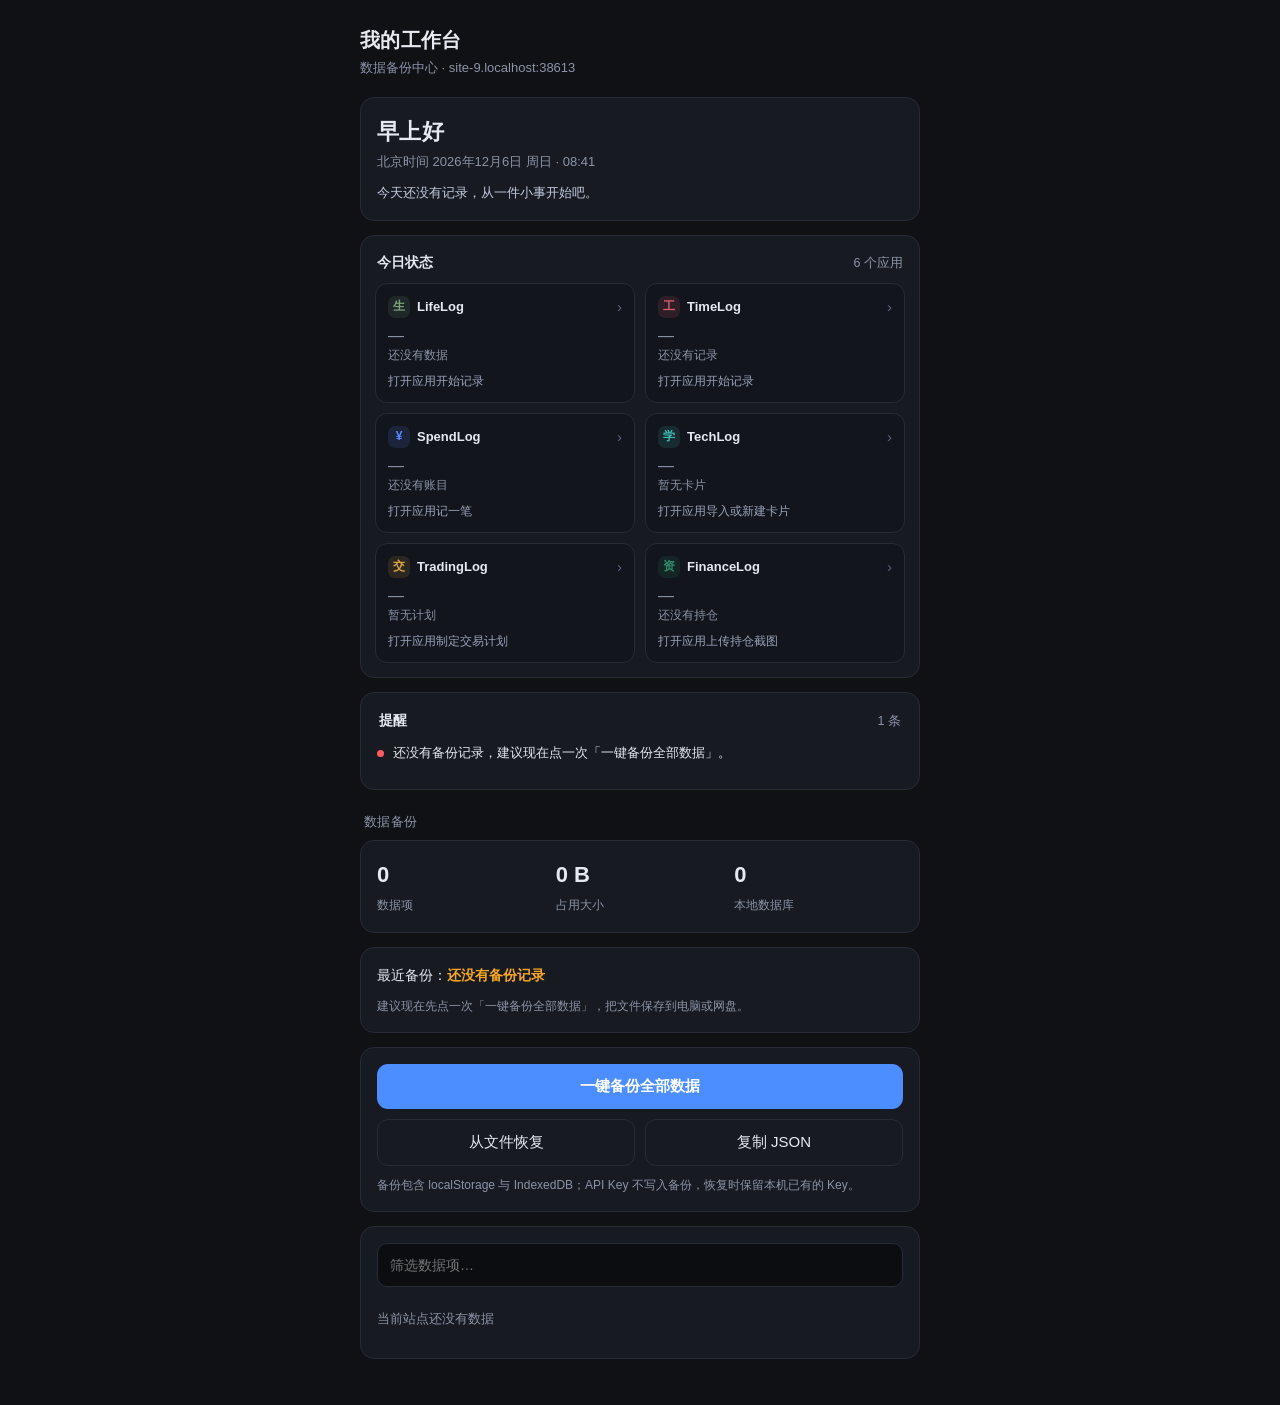
==== commit 35136b1c: "Add files via upload" ====
--- a/backup.html
+++ b/backup.html
@@ -842,6 +842,65 @@
     return out;
   }
 
+  function financeStatus(today) {
+    var card = baseCard('FinanceLog', 'FinanceLog', '资', '#2E8B6A');
+    var out = { card: card, reminders: [] };
+    var r = readJSON('finance.v1');
+    if (!r.ok) {
+      card.tone = 'bad'; card.cap = '数据读取异常'; card.detail = '先到下方备份恢复';
+      out.reminders.push({ tone: 'danger', text: 'FinanceLog 数据读取异常，先不要在该应用里保存，请用下方备份恢复。', app: 'FinanceLog' });
+      return out;
+    }
+    var st = r.value;
+    if (!st) { card.cap = '还没有持仓'; card.detail = '打开应用上传持仓截图'; return out; }
+    if (!Array.isArray(st.positions) || !Array.isArray(st.accounts)) {
+      card.tone = 'bad'; card.cap = '数据结构异常'; card.detail = '先到下方备份恢复';
+      out.reminders.push({ tone: 'danger', text: 'FinanceLog 数据结构异常，先不要在该应用里保存，请用下方备份恢复。', app: 'FinanceLog' });
+      return out;
+    }
+
+    var SCALE = 10000;
+    function mv(p) {
+      if (p.type === 'cash') return Number(p.quantity) || 0;
+      var mult = p.type === 'option' ? (Number(p.option && p.option.multiplier) || 10000) : 1;
+      // 期权卖方是负债，按负数计入
+      var sign = (p.type === 'option' && p.option && p.option.direction === 'short') ? -1 : 1;
+      return sign * (Number(p.quantity) || 0) * (Number(p.currentPrice) || 0) * mult / SCALE;
+    }
+
+    var total = 0;
+    var count = 0;
+    var stale = 0;
+    st.positions.forEach(function (p) {
+      if (!p) return;
+      total += mv(p);
+      if (p.type === 'cash') return;
+      count += 1;
+      var d = String(p.updatedAt || '').slice(0, 10);
+      if (!d || dayDiff(d, today) >= 7) stale += 1;
+    });
+
+    var day = 0;
+    var hasDay = false;
+    st.accounts.forEach(function (a) {
+      if (!a) return;
+      if (typeof a.dayPnl === 'number' && isFinite(a.dayPnl)) { day += a.dayPnl; hasDay = true; }
+    });
+
+    card.value = '¥' + money(Math.round(total * 100));
+    card.cap = count ? '总资产 · ' + count + ' 个持仓' : '还没有持仓';
+    card.detail = hasDay
+      ? '今日 ' + (day >= 0 ? '+' : '-') + '¥' + money(Math.abs(Math.round(day * 100)))
+      : (count ? '今日盈亏未录入' : '打开应用录入持仓');
+    card.active = hasDay || count > 0;
+
+    if (stale) {
+      card.tone = 'warn';
+      out.reminders.push({ tone: 'info', text: 'FinanceLog 有 ' + stale + ' 个持仓超过 7 天没更新价格。', app: 'FinanceLog' });
+    }
+    return out;
+  }
+
   function renderHero() {
     var p = bjParts();
     var date = p.y + '-' + p.m + '-' + p.d;
@@ -855,7 +914,7 @@
     var today = p.y + '-' + p.m + '-' + p.d;
     renderHero();
 
-    var results = [lifeStatus(today, p.h), timeStatus(today, p.h), spendStatus(today, p.h), techStatus(today), tradeStatus(today)];
+    var results = [lifeStatus(today, p.h), timeStatus(today, p.h), spendStatus(today, p.h), techStatus(today), tradeStatus(today), financeStatus(today)];
     var cards = results.map(function (x) { return x.card; });
     var reminders = [];
     results.forEach(function (x) { reminders = reminders.concat(x.reminders); });
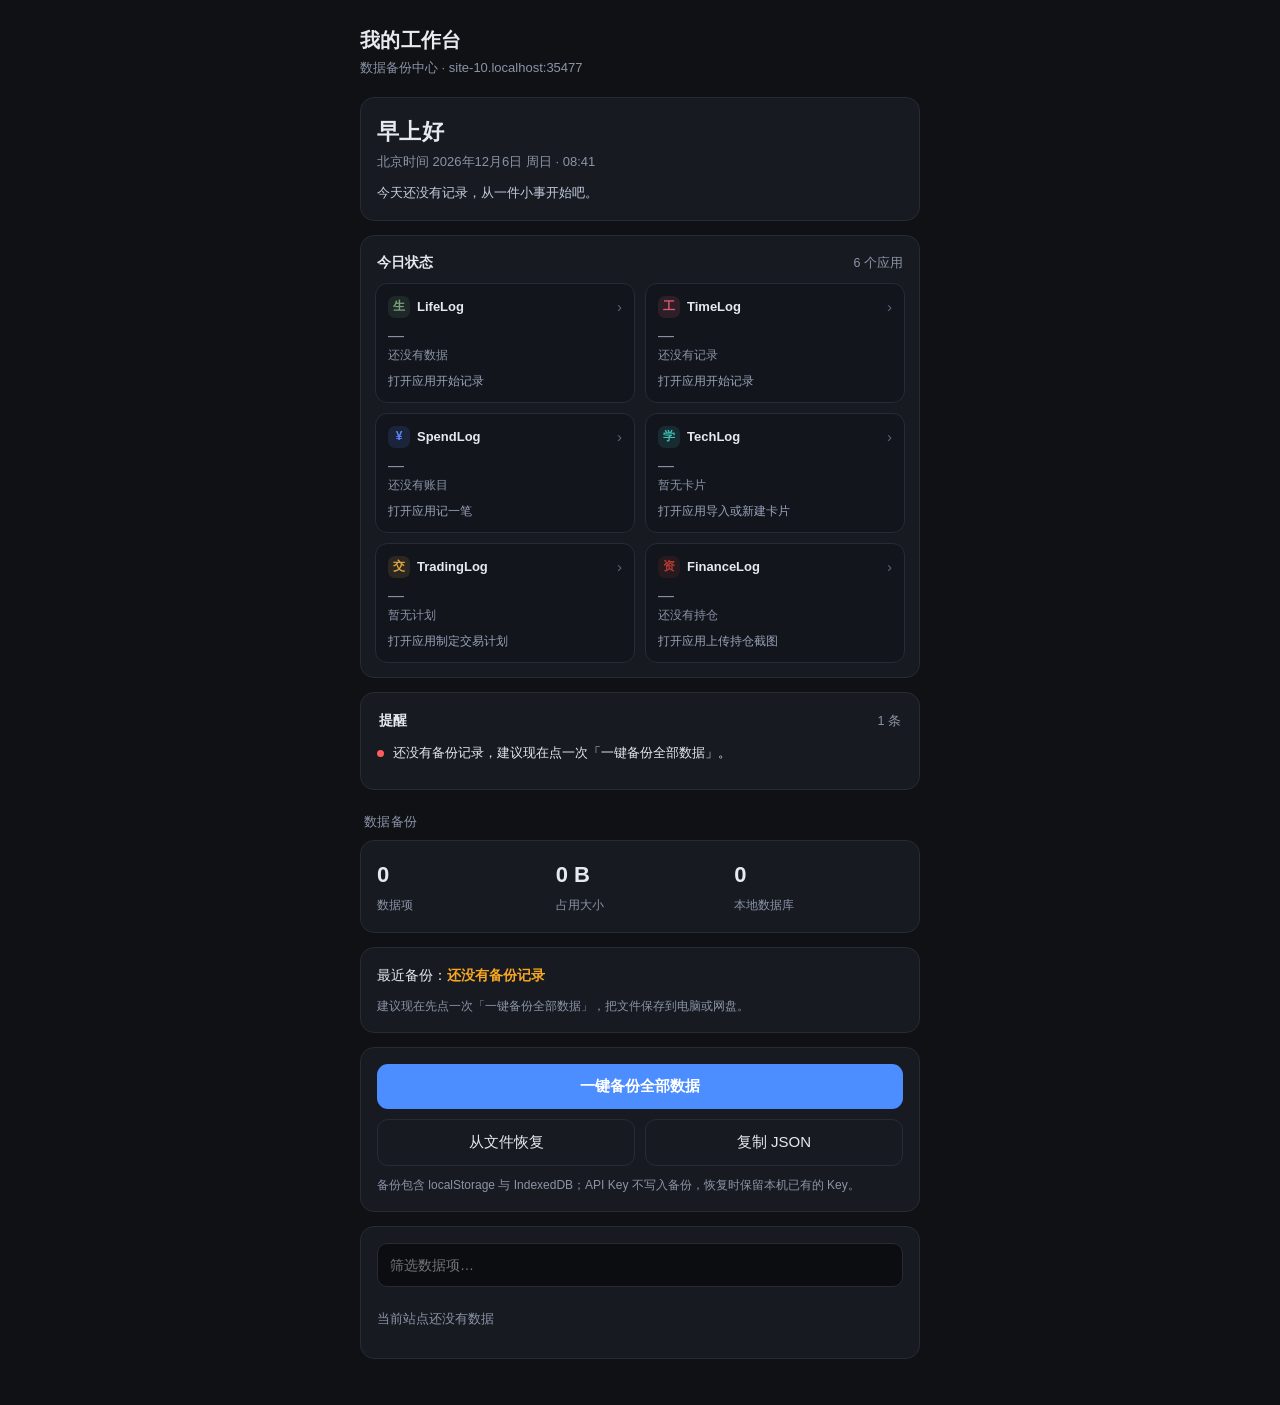
==== commit d8fd58c7: "Add files via upload" ====
--- a/backup.html
+++ b/backup.html
@@ -692,7 +692,9 @@
     var logs = r.value;
     var done = logs.filter(function (l) { return l && l.date === today && l.status === 'done'; });
     var plans = logs.filter(function (l) { return l && l.date === today && l.status === 'plan'; });
-    var hours = done.reduce(function (sum, l) { return sum + (Number(l.duration) || 0); }, 0);
+    // duration 以半小时为单位，TimeLog 里显示时同样是 ×0.5
+    var units = done.reduce(function (sum, l) { return sum + (Number(l.duration) || 0); }, 0);
+    var hours = units * 0.5;
 
     var recent = null;
     logs.forEach(function (l) {
@@ -707,7 +709,7 @@
       card.cap = '今日无记录';
       card.detail = recent ? '最近 ' + shortDate(recent.date) + ' · ' + String(recent.task || '') : '还没有工作记录';
     } else {
-      card.value = done.length ? hours + 'h' : '—';
+      card.value = done.length ? (Math.round(hours * 10) / 10) + 'h' : '—';
       card.cap = done.length ? '今日 ' + done.length + ' 条记录' : '今天还没记录工时';
       card.detail = (plans.length ? plans.length + ' 项计划待完成' : '今日计划已全部完成') +
         (recent && recent.date !== today ? ' · 最近 ' + shortDate(recent.date) : '');
@@ -843,7 +845,7 @@
   }
 
   function financeStatus(today) {
-    var card = baseCard('FinanceLog', 'FinanceLog', '资', '#2E8B6A');
+    var card = baseCard('FinanceLog', 'FinanceLog', '资', '#B03A32');
     var out = { card: card, reminders: [] };
     var r = readJSON('finance.v1');
     if (!r.ok) {
@@ -861,6 +863,8 @@
 
     var SCALE = 10000;
     function mv(p) {
+      // 金额制（基金平台截图）：currentPrice 直接是金额
+      if (p.mode === 'amount') return (Number(p.currentPrice) || 0) / SCALE;
       if (p.type === 'cash') return Number(p.quantity) || 0;
       var mult = p.type === 'option' ? (Number(p.option && p.option.multiplier) || 10000) : 1;
       // 期权卖方是负债，按负数计入
@@ -887,12 +891,29 @@
       if (typeof a.dayPnl === 'number' && isFinite(a.dayPnl)) { day += a.dayPnl; hasDay = true; }
     });
 
-    card.value = '¥' + money(Math.round(total * 100));
+    // 金额不在工作台上显示，避免截图或旁人一眼看到家底
+    card.value = '***';
     card.cap = count ? '总资产 · ' + count + ' 个持仓' : '还没有持仓';
     card.detail = hasDay
       ? '今日 ' + (day >= 0 ? '+' : '-') + '¥' + money(Math.abs(Math.round(day * 100)))
       : (count ? '今日盈亏未录入' : '打开应用录入持仓');
     card.active = hasDay || count > 0;
+
+    // 风控：快照由 FinanceLog 写入时算好，这里只读
+    var rs = st.meta && st.meta.risk;
+    if (rs && rs.warn) {
+      out.reminders.push({ tone: 'warn', text: 'FinanceLog 风控：' + rs.warn + '。', app: 'FinanceLog' });
+    }
+    if (rs && rs.maxName && rs.maxPct) {
+      var conc = (st.settings && st.settings.risk && Number(st.settings.risk.concentration)) || 25;
+      if (rs.maxPct > conc) {
+        out.reminders.push({
+          tone: 'info',
+          text: 'FinanceLog「' + rs.maxName + '」占总资产 ' + rs.maxPct + '%，超过集中度阈值 ' + conc + '%。',
+          app: 'FinanceLog'
+        });
+      }
+    }
 
     if (stale) {
       card.tone = 'warn';
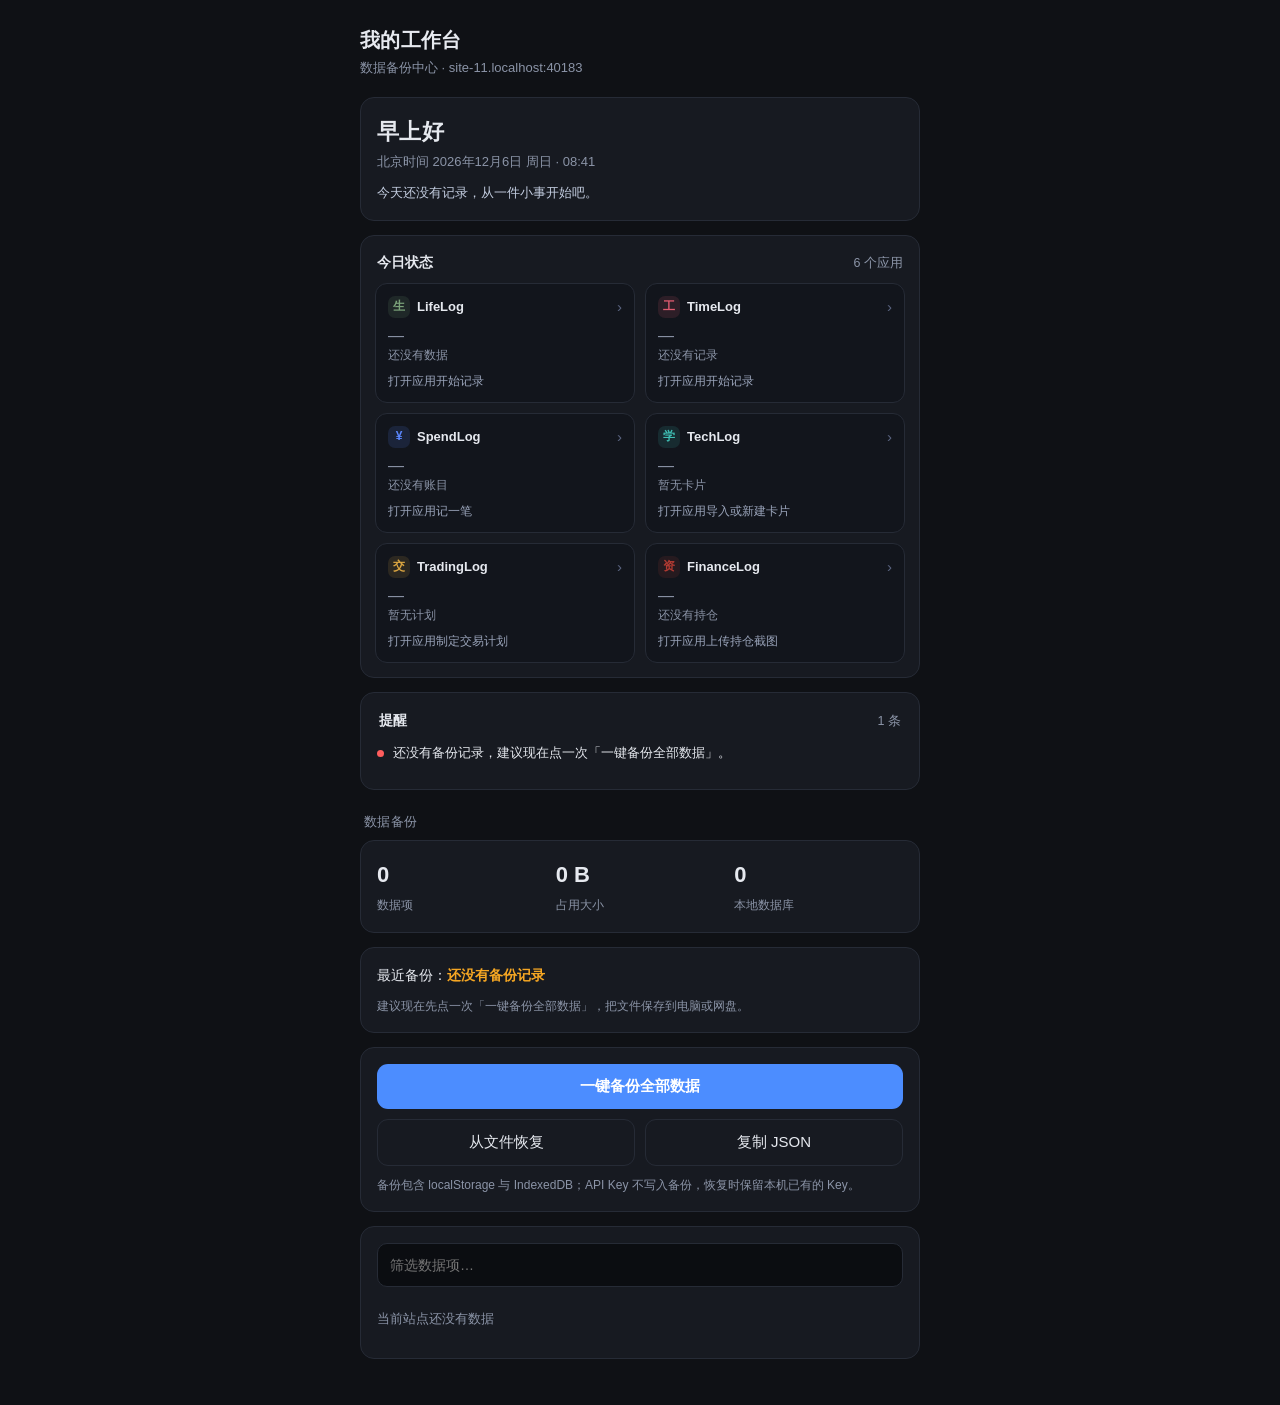
==== commit 6ffed5cf: "Add files via upload" ====
--- a/backup.html
+++ b/backup.html
@@ -886,18 +886,40 @@
 
     var day = 0;
     var hasDay = false;
+    var dayAsOf = '';
     st.accounts.forEach(function (a) {
       if (!a) return;
-      if (typeof a.dayPnl === 'number' && isFinite(a.dayPnl)) { day += a.dayPnl; hasDay = true; }
-    });
+      if (typeof a.dayPnl === 'number' && isFinite(a.dayPnl)) {
+        day += a.dayPnl;
+        hasDay = true;
+        var d = String(a.dayPnlAsOf || '').slice(0, 10);
+        if (d > dayAsOf) dayAsOf = d;
+      }
+    });
+
+    // 盈亏可能是几天前录的，别把旧数字说成“今日”
+    var dayWord = '今日';
+    if (hasDay && dayAsOf && dayAsOf !== today) {
+      dayWord = dayDiff(dayAsOf, today) === 1 ? '昨日' : dayAsOf.slice(5) + ' 当日';
+    }
 
     // 金额不在工作台上显示，避免截图或旁人一眼看到家底
     card.value = '***';
     card.cap = count ? '总资产 · ' + count + ' 个持仓' : '还没有持仓';
     card.detail = hasDay
-      ? '今日 ' + (day >= 0 ? '+' : '-') + '¥' + money(Math.abs(Math.round(day * 100)))
+      ? dayWord + ' ' + (day >= 0 ? '+' : '-') + '¥' + money(Math.abs(Math.round(day * 100))) +
+        (dayWord === '今日' ? '' : ' · 未更新')
       : (count ? '今日盈亏未录入' : '打开应用录入持仓');
     card.active = hasDay || count > 0;
+
+    if (hasDay && dayAsOf && dayAsOf !== today) {
+      card.tone = 'warn';
+      out.reminders.push({
+        tone: 'warn',
+        text: 'FinanceLog 的盈亏还是 ' + dayAsOf.slice(5) + ' 的数字，今天还没更新持仓。',
+        app: 'FinanceLog'
+      });
+    }
 
     // 风控：快照由 FinanceLog 写入时算好，这里只读
     var rs = st.meta && st.meta.risk;
